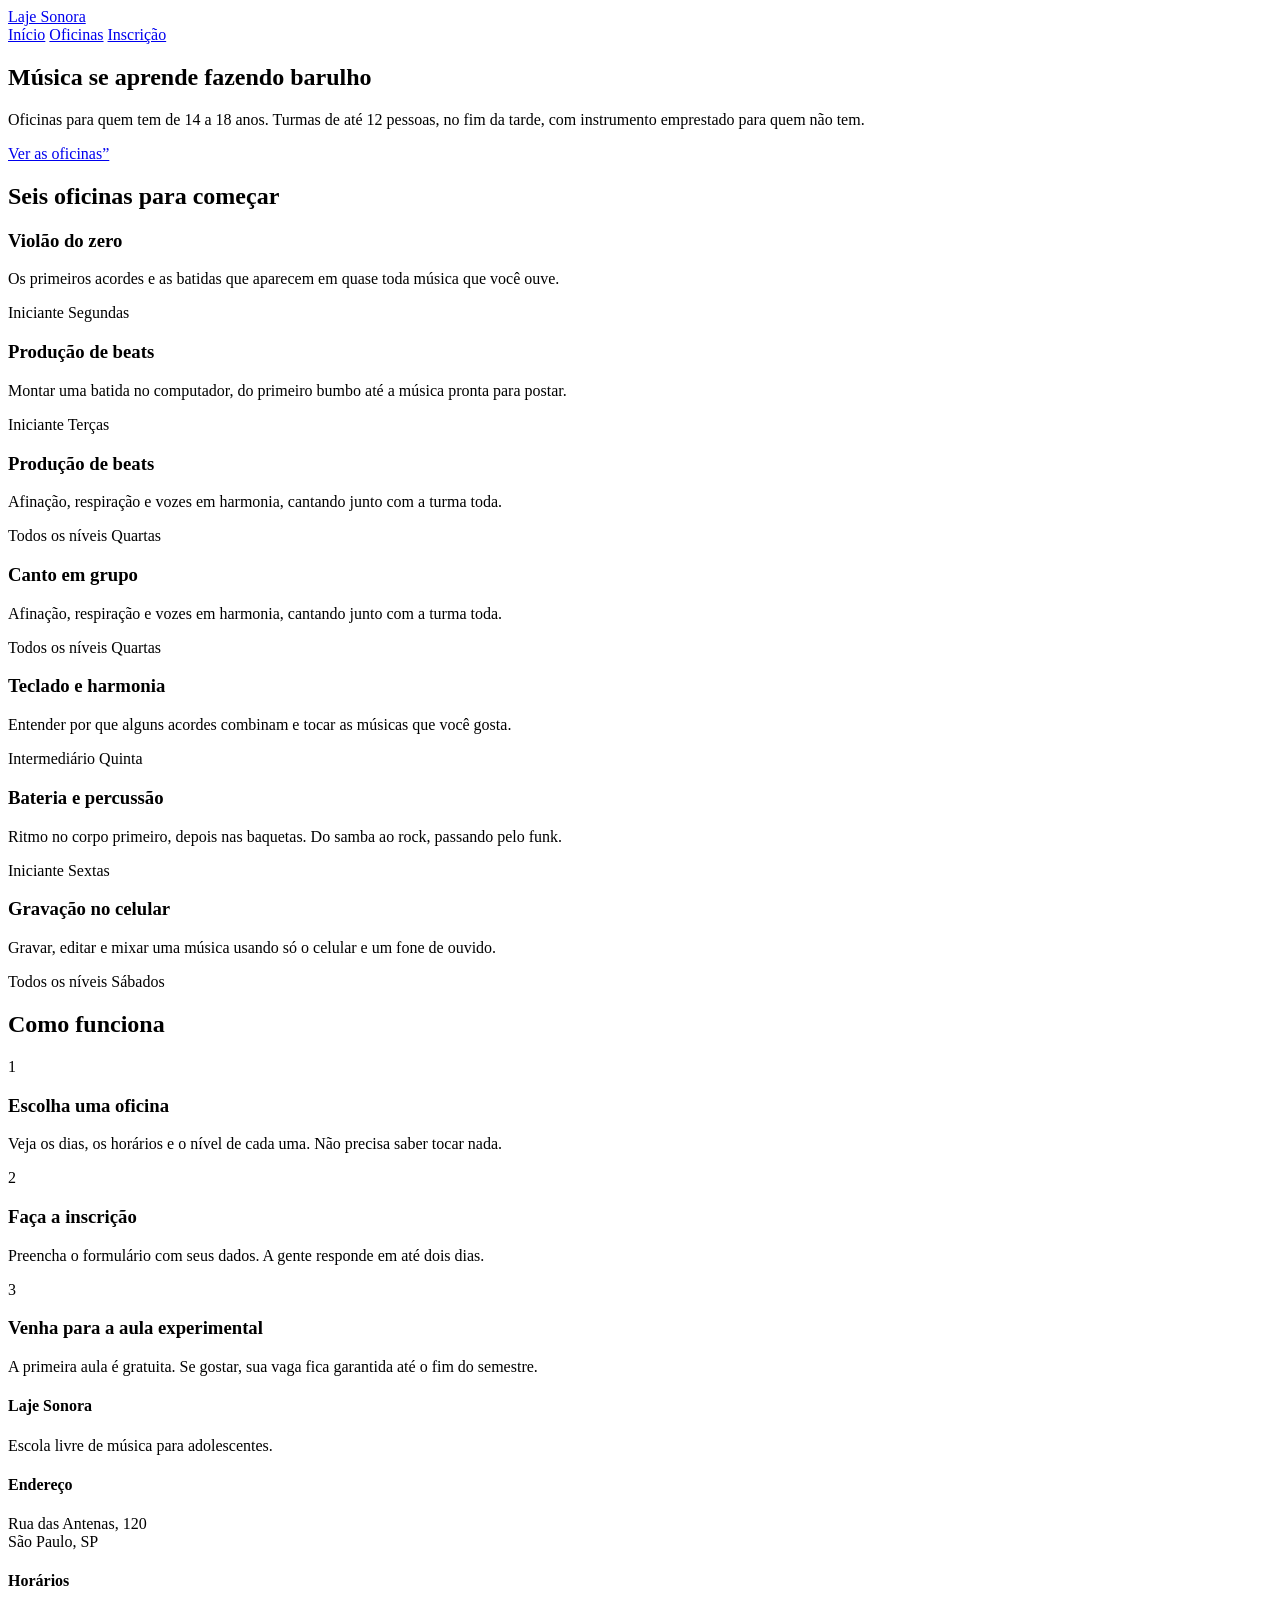
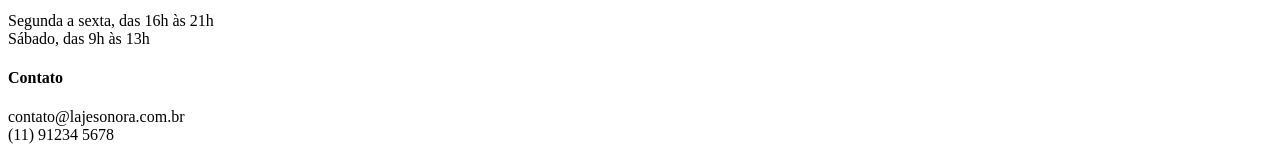
==== index.html @ 6cb5ee5d "Initial commit" ====
<!DOCTYPE html>
<html lang="pt-BR">
<head>
    <meta charset="UTF-8">
    <meta name="viewport" content="width=device-width, initial-scale=1.0">
    <link rel="stylesheet" href="index.css">
    <link rel="preconnect" href="https://fonts.googleapis.com">
<link rel="preconnect" href="https://fonts.gstatic.com" crossorigin>
<link href="https://fonts.googleapis.com/css2?family=Archivo:ital,wght@0,100..900;1,100..900&family=Big+Shoulders:opsz,wght@10..72,100..900&display=swap" rel="stylesheet">
<title>Laje Sonora | Início</title>
</head>
<body>
    <header class="conteudo topo">
        <a class="Laje Sonora" href="./index.html">Laje Sonora</a>
        <nav class="menu">
            <a href="index.html" class="atual">Início</a>
            <a href="oficinas.html">Oficinas</a>
            <a href="inscricao.html">Inscrição</a>
          </nav>
    </header>

    <main>
        <section class="conteudo cartazes">
            <div class="cartaz cartaz-principal">
                <h1>Música se aprende fazendo barulho</h1>
            </div>

            <div class="cartaz cartaz-lateral">
                <p>Oficinas para quem tem de 14 a 18 anos. Turmas de até 12 pessoas, no fim da tarde, com instrumento emprestado para quem não tem.</p>

                <a href="./oficinas.html" class="botao">Ver as oficinas”</a>
            </div>
        </section>

        <section class="conteudo secao">
            <h2 class="titulo-secao">Seis oficinas para começar</h2>

            <div class="cards">
                <article class="card">
                  <div class="foto foto-azul"></div>

                  <div class="card-texto">
                    <h3>Violão do zero</h3>
                    <p>Os primeiros acordes e as batidas que aparecem em quase toda música que você ouve.</p>
                    <div class="card-info">
                        <span>Iniciante</span>
                        <span>Segundas</span>
                    </div>
                  </div>
                </article>

                <article class="card">
                    <div class="foto foto-amarela"></div>
  
                    <div class="card-texto">
                      <h3>Produção de beats</h3>
                      <p>Montar uma batida no computador, do primeiro bumbo até a música pronta para postar.</p>
                      <div class="card-info">
                          <span>Iniciante</span>
                          <span>Terças</span>
                      </div>
                    </div>
                  </article>

                  <article class="card">
                    <div class="foto foto-tinta"></div>
  
                    <div class="card-texto">
                      <h3>Produção de beats</h3>
                      <p>Afinação, respiração e vozes em harmonia, cantando junto com a turma toda.</p>
                      <div class="card-info">
                          <span>Todos os níveis</span>
                          <span>Quartas</span>
                      </div>
                    </div>
                  </article>

                  <article class="card">
                    <div class="foto foto-tinta"></div>
  
                    <div class="card-texto">
                      <h3>Canto em grupo</h3>
                      <p>Afinação, respiração e vozes em harmonia, cantando junto com a turma toda.</p>
                      <div class="card-info">
                          <span>Todos os níveis</span>
                          <span>Quartas</span>
                      </div>
                    </div>
                  </article>

                  <article class="card">
                    <div class="foto"></div>
  
                    <div class="card-texto">
                      <h3>Teclado e harmonia</h3>
                      <p>Entender por que alguns acordes combinam e tocar as músicas que você gosta.</p>
                      <div class="card-info">
                          <span>Intermediário</span>
                          <span>Quinta</span>
                      </div>
                    </div>
                  </article>

                  <article class="card">
                    <div class="foto foto-azul"></div>
  
                    <div class="card-texto">
                      <h3>Bateria e percussão</h3>
                      <p>Ritmo no corpo primeiro, depois nas baquetas. Do samba ao rock, passando pelo funk.</p>
                      <div class="card-info">
                          <span>Iniciante</span>
                          <span>Sextas</span>
                      </div>
                    </div>
                  </article>
                
                  <article class="card">
                    <div class="foto foto-amarela"></div>
  
                    <div class="card-texto">
                      <h3>Gravação no celular</h3>
                      <p>Gravar, editar e mixar uma música usando só o celular e um fone de ouvido.</p>
                      <div class="card-info">
                          <span>Todos os níveis</span>
                          <span>Sábados</span>
                      </div>
                    </div>
                  </article>

            </div>
        </section>

        <section class="conteudo secao">
          <h2 class="titulo-secao">Como funciona</h2>

          <div class="passos">
            <div class="passo">
              <p class="passo numero">1</p>
              <h3>Escolha uma oficina</h3>
              <p>Veja os dias, os horários e o nível de cada uma. Não precisa saber tocar nada.</p>
            </div>
          </div>

          <div class="passo">
            <p class="passo numero">2</p>
            <h3>Faça a inscrição</h3>
            <p>Preencha o formulário com seus dados. A gente responde em até dois dias.</p>
          </div>

          <div class="passo">
            <p class="passo numero">3</p>
            <h3>Venha para a aula experimental</h3>
            <p>A primeira aula é gratuita. Se gostar, sua vaga fica garantida até o fim do semestre.</p>
          </div>
        </section>
    </main>

    <footer class="rodape">
      <div class="conteudo ropade-colunas">
        <div class="rodape-coluna">
          <h4>Laje Sonora</h4>
          <p>Escola livre de música para adolescentes.</p>
        </div>

        <div class="rodape-coluna">
          <h4>Endereço</h4>
          <p>Rua das Antenas, 120 <br> São Paulo, SP</p>
        </div>

        <div class="rodape-coluna">
          <h4>Horários</h4>
          <p>Segunda a sexta, das 16h às 21h <br> Sábado, das 9h às 13h</p>
        </div>

        <div class="rodape-coluna">
          <h4>Contato</h4>
          <p>contato@lajesonora.com.br <br> (11) 91234 5678</p>
        </div>
      </div>
      </div>
    </footer>
</body>
</html>
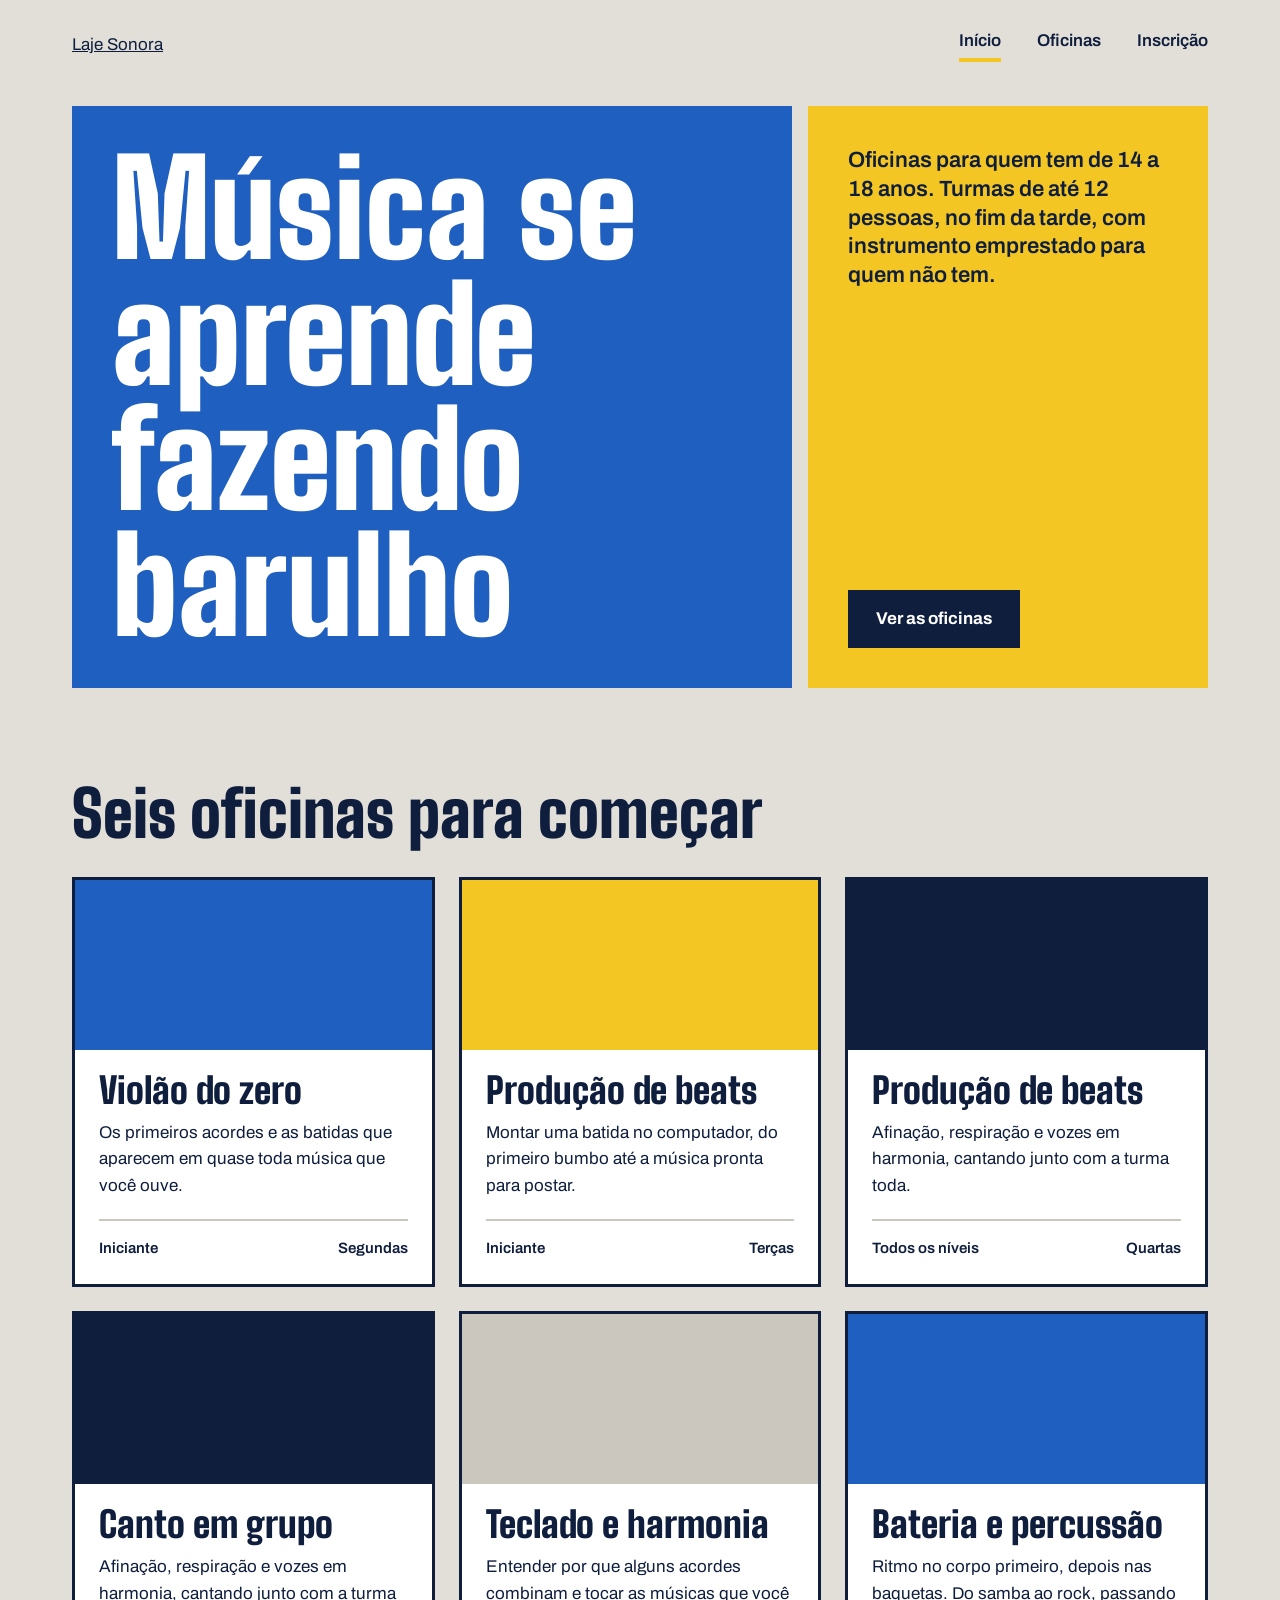
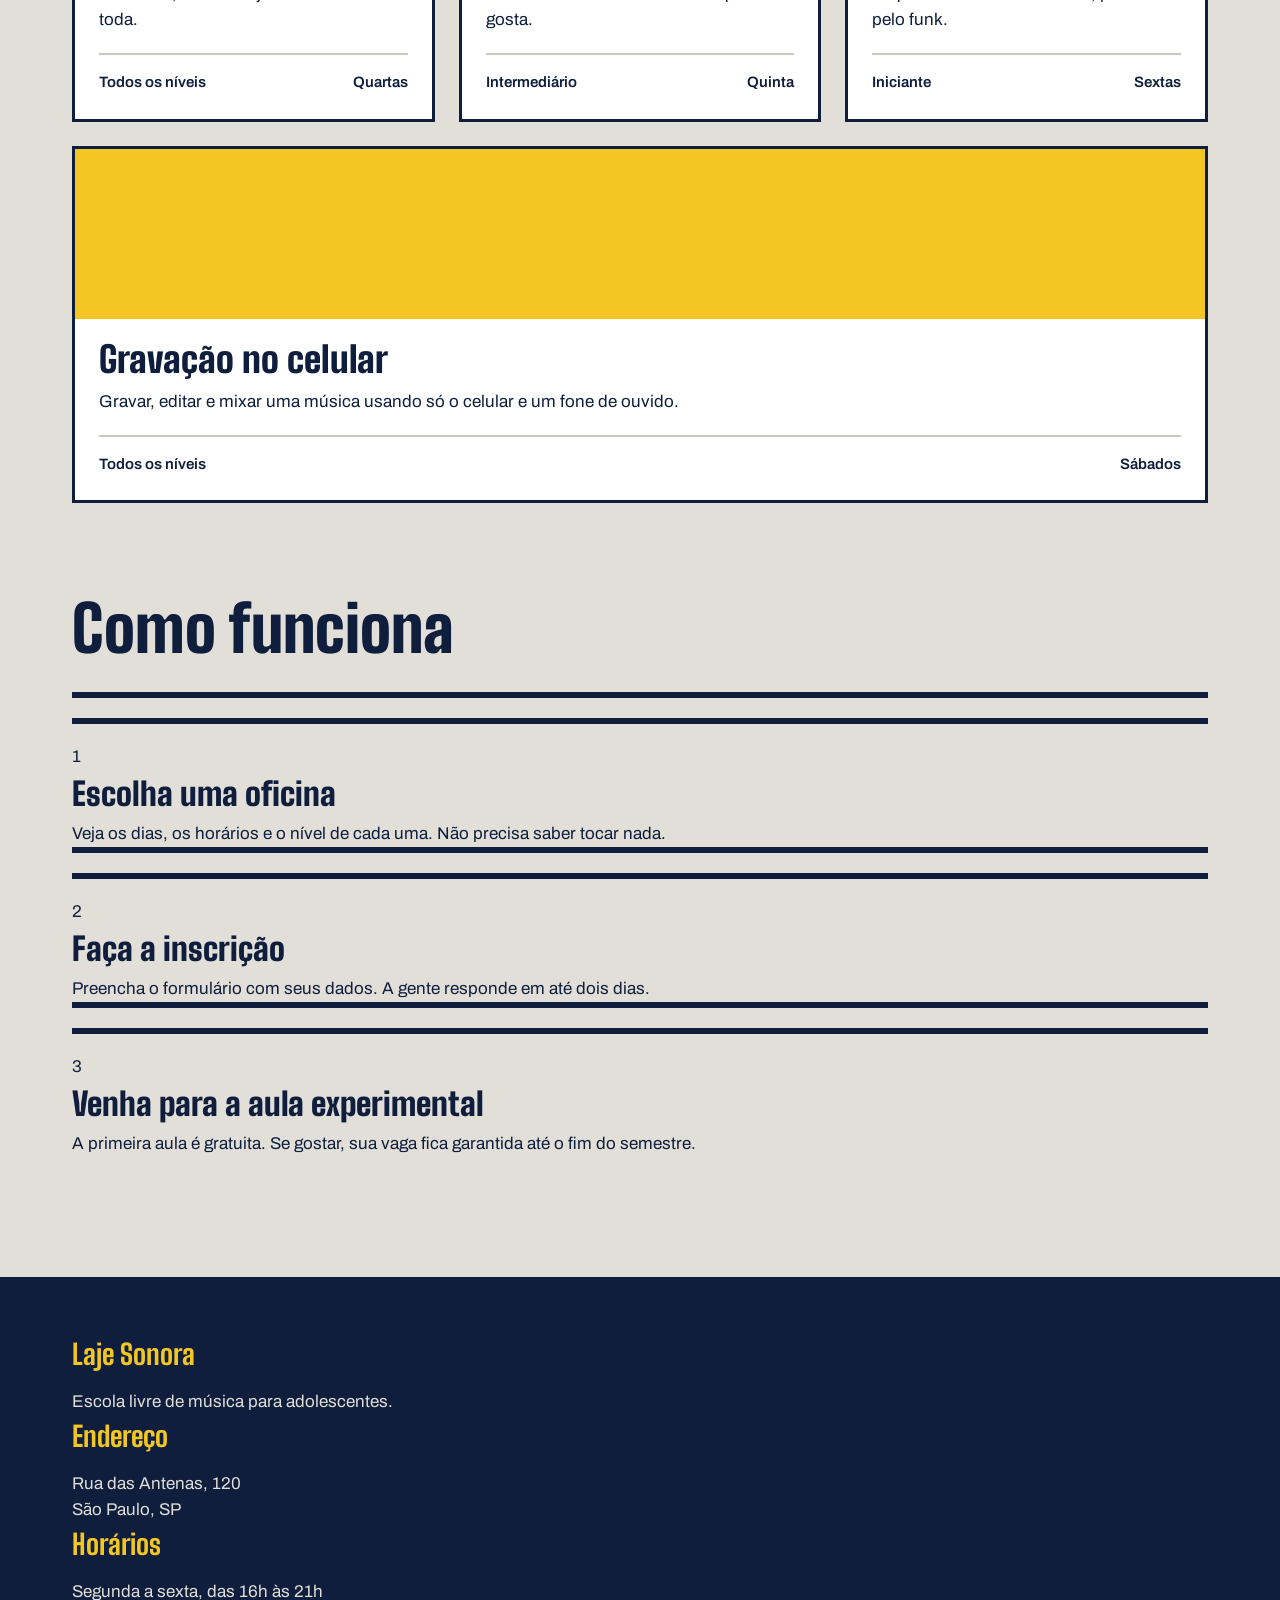
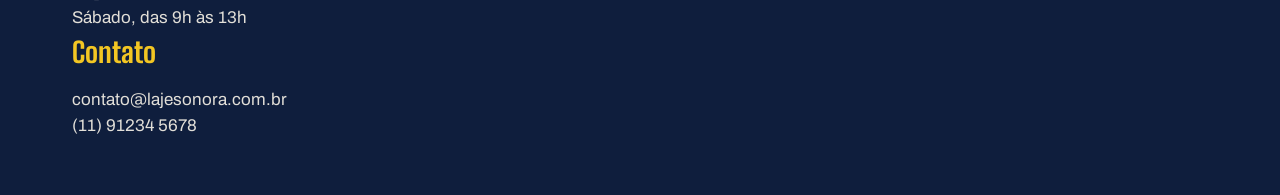
==== commit ef4fc078: "HTML da página de oficinas" ====
--- a/index.html
+++ b/index.html
@@ -28,7 +28,7 @@
             <div class="cartaz cartaz-lateral">
                 <p>Oficinas para quem tem de 14 a 18 anos. Turmas de até 12 pessoas, no fim da tarde, com instrumento emprestado para quem não tem.</p>
 
-                <a href="./oficinas.html" class="botao">Ver as oficinas”</a>
+                <a href="./oficinas.html" class="botao">Ver as oficinas</a>
             </div>
         </section>
 
--- a/index.css
+++ b/index.css
@@ -0,0 +1,237 @@
+* {
+    margin: 0;
+    padding: 0;
+    box-sizing: border-box;
+}
+
+:root {
+    --concreto: #E2DFD8;
+    --concreto-escuro: #CBC7BE;
+    --tinta: #0F1E3D;
+    --caixa-dagua: #1F5FBF;
+    --fita: #F3C623;
+    --branco: #FFFFFF;
+
+    --fonte-cartaz: "Big Shoulders", "Arial Narrow", sans-serif;
+    --fonte-texto: "Archivo", Arial, sans-serif;
+}
+
+body {
+    background-color: var(--concreto);
+    color: var(--tinta);
+    font-family: var(--fonte-texto);
+    font-size: 17px;
+    line-height: 1.55;
+    }
+
+a {
+    color: inherit;
+}
+
+h1, h2, h3 {
+    font-family: var(--fonte-cartaz);
+    font-weight: 900;
+    line-height: 0.95;
+}
+
+.conteudo {
+    max-width: 1200px;
+    margin-inline: auto;
+    padding-inline: 32px;
+}
+
+.topo {
+    padding-block: 28px;
+    display: flex;
+    justify-content: space-between;
+    align-items: center;
+    padding-block: 28px;
+}
+
+.logo {
+    font-family: var(--fonte-cartaz) ;
+    font-size: 34px;
+    font-weight: 900;
+    text-decoration: none;
+}
+
+.menu {
+    display: flex;
+    gap: 36px;
+}
+
+.menu a {
+    font-weight: 600;
+    text-decoration: none;
+    padding-bottom: 4px;
+    border-bottom: 4px solid transparent;
+}
+
+.menu a:hover {
+    border-bottom-color: var(--tinta);
+}
+
+.menu a.atual {
+    border-bottom-color: var(--fita);
+}
+
+.cartazes {
+    margin-top: 16px;
+    display: flex;
+    gap: 16px;
+}
+
+.cartaz {
+    padding: 40px;
+}
+
+.cartaz-principal {
+    background-color: var(--caixa-dagua);
+    color: white;
+    flex: 2;
+}
+
+.cartaz-principal h1 {
+    font-size: 132px;
+    max-width: 9ch;
+}
+
+.cartaz-lateral {
+    background-color: var(--fita);
+    flex: 1;
+    display: flex;
+    flex-direction: column;
+    justify-content: space-between;
+    gap: 32px;
+    align-items: flex-start;
+}
+
+.cartaz-lateral p {
+    font-size: 22px;
+    font-weight: 600;
+    line-height: 1.3;
+}
+
+.botao {
+    background-color: var(--tinta);
+    color: white;
+    font-weight: 700;
+    text-decoration: none;
+    padding: 16px 28px;
+    border: none;
+    font-family: var(--fonte-texto);
+    font-size: 17px;
+    cursor: pointer;
+}
+
+.botao:hover {
+    background-color: var(--caixa-dagua);
+}
+
+.secao {
+    margin-top: 96px;
+}
+
+.titulo-secao {
+    font-size: 64px;
+    margin-bottom: 32px;
+}
+
+.cards {
+    display: flex;
+    flex-wrap: wrap;
+    gap: 24px;
+}
+
+.card {
+    background-color: white;
+    border: 3px solid var(--tinta);
+    flex: 1 1 340px;
+}
+
+.card .foto {
+    height: 170px;
+}
+
+.foto {
+    background-color: var(--concreto-escuro);
+}
+
+.foto-azul {
+    background-color: var(--caixa-dagua);
+}
+
+.foto-amarela {
+    background-color: var(--fita);
+}
+
+.foto-tinta {
+    background-color: var(--tinta);
+}
+
+.card-texto {
+    padding: 24px;
+}
+
+.card h3 {
+    font-size: 36px;
+    margin-bottom: 12px;
+}
+
+.card-info {
+    margin-top: 20px;
+    padding-top: 16px;
+    border-top: 2px solid var(--concreto-escuro);
+    font-weight: 600;
+    font-size: 15px;
+    display: flex;
+    justify-content: space-between;
+}
+
+.passos {
+    display: flex;
+    gap: 24px;
+}
+
+.passo {
+    flex: 1;
+    border-top: 6px solid var(--tinta);
+    padding-top: 20px;
+}
+
+.passo-numero {
+    font-family: var(--fonte-cartaz);
+    font-size: 96px;
+    font-weight: 900;
+    line-height: 1;
+    color: var(--caixa-dagua);
+}
+
+.passo h3 {
+    font-size: 32px;
+    margin-block: 8px 12px;
+}
+
+.rodape {
+    margin-top: 120px;
+    background-color: var(--tinta);
+    color: var(--concreto);
+    padding-block: 56px;
+}
+
+.rodape-colunas {
+    display: flex;
+    gap: 40px;
+}
+
+.rodape-coluna {
+    flex: 1;
+}
+
+.rodape h4 {
+    font-family: var(--fonte-cartaz);
+    font-size: 28px;
+    color: var(--fita);
+    margin-bottom: 12px;
+}
+
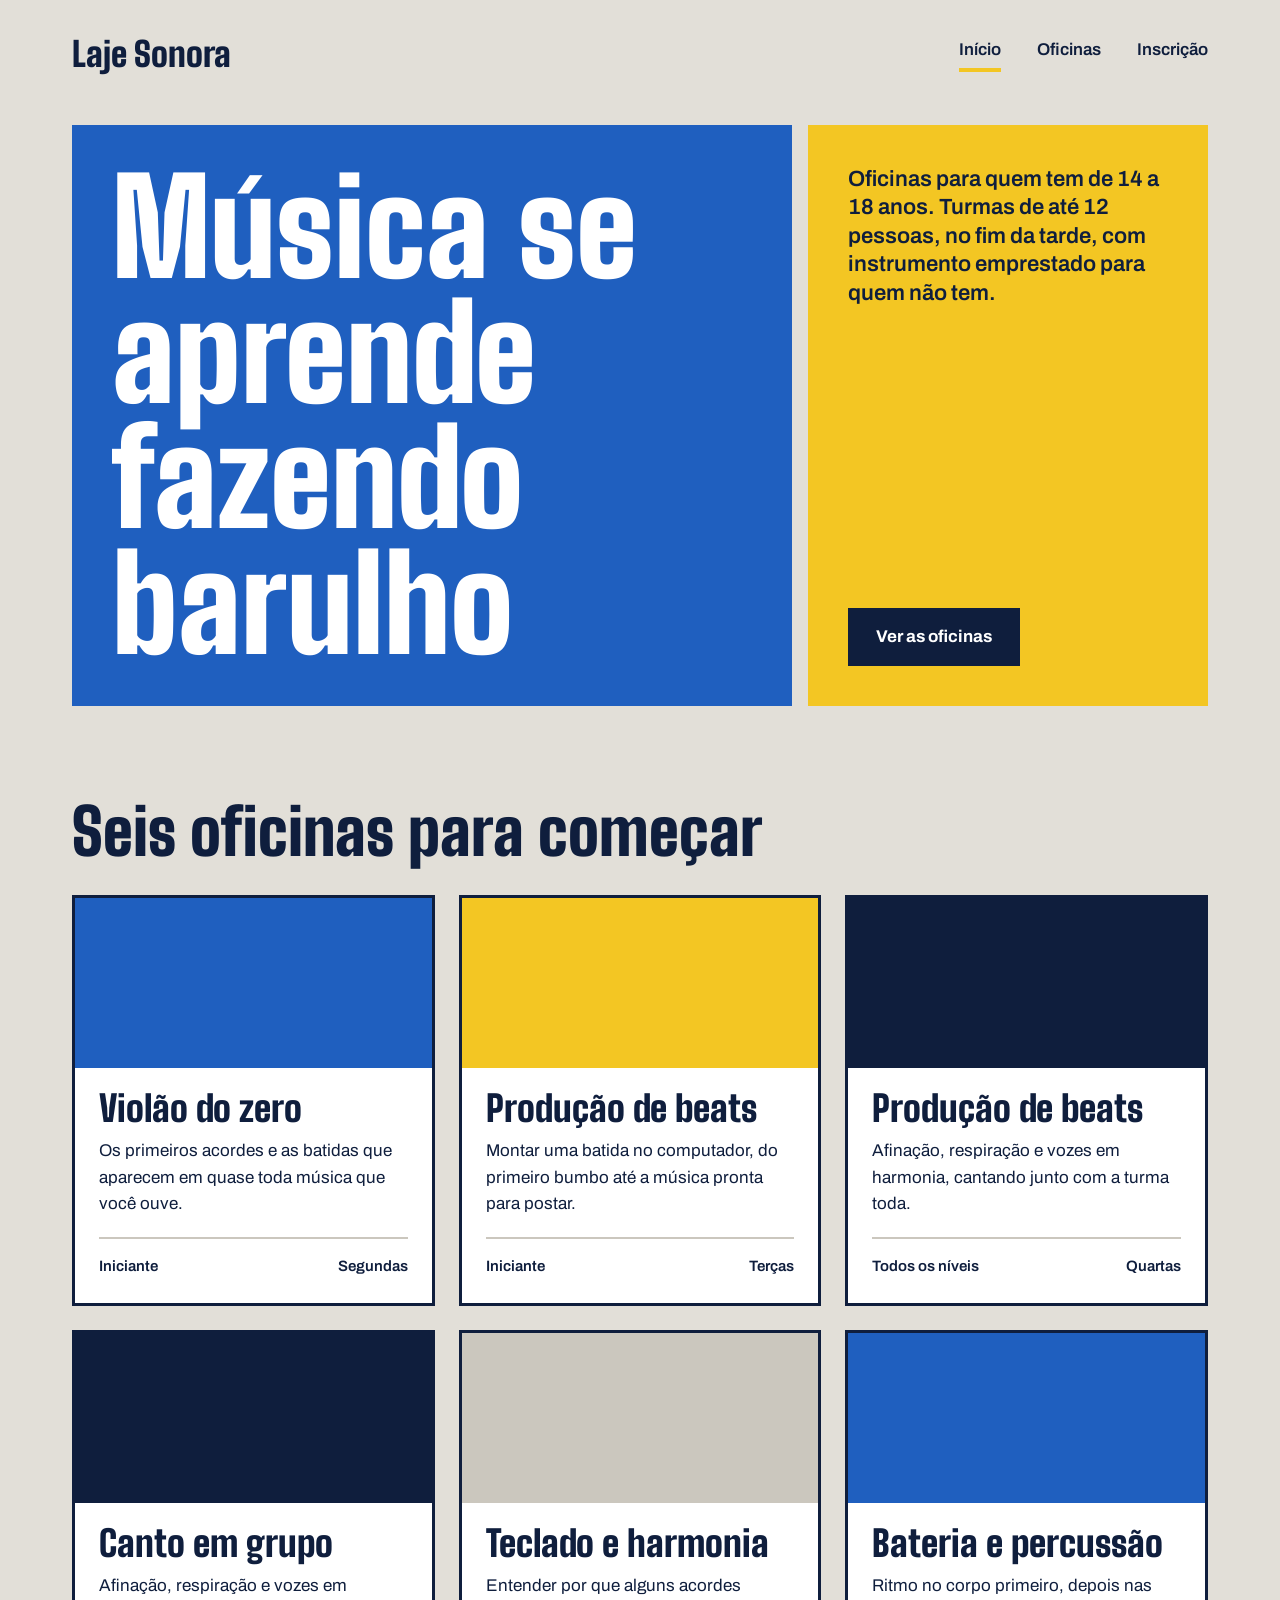
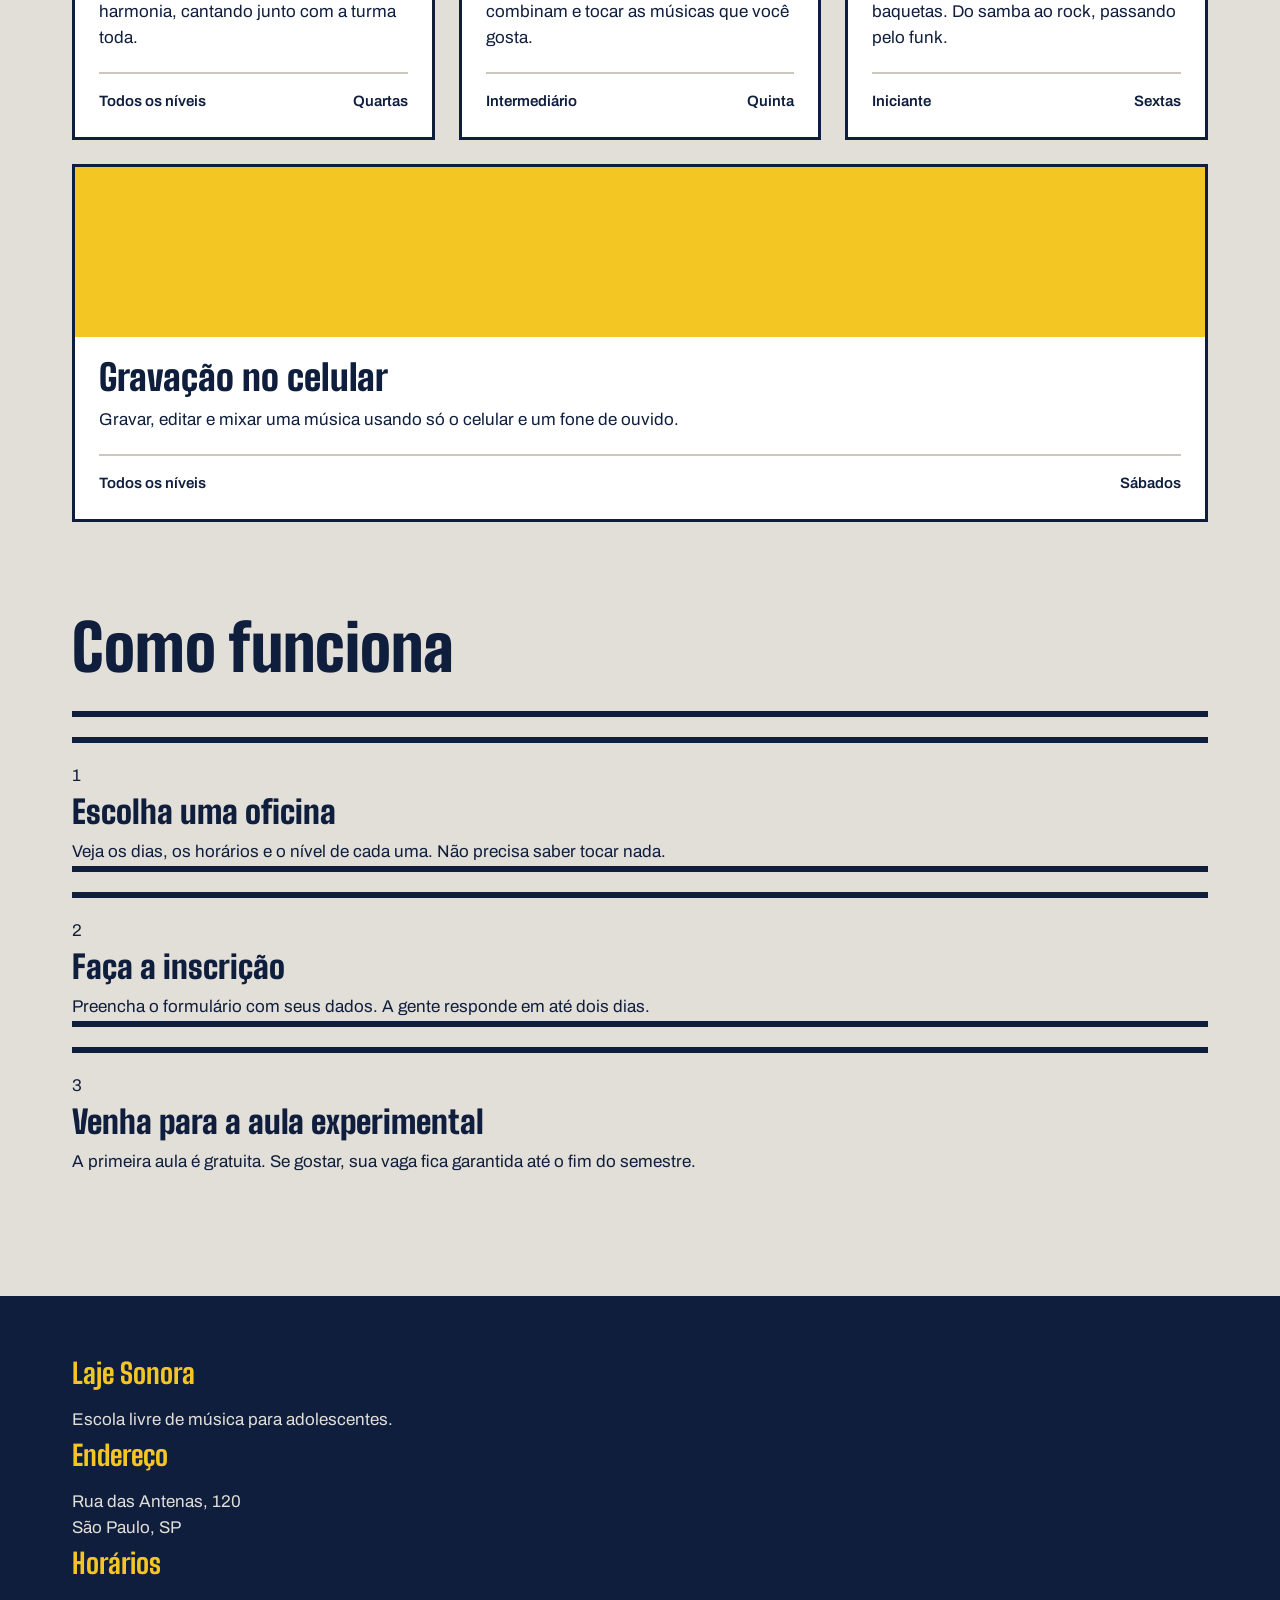
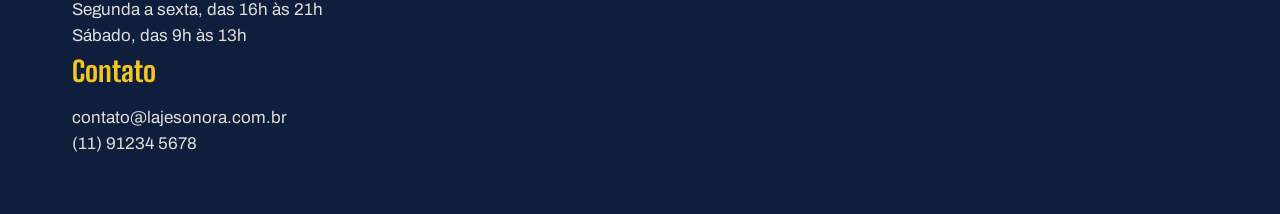
==== commit 66d65729: "Página de oficinas pronta" ====
--- a/index.html
+++ b/index.html
@@ -11,7 +11,7 @@
 </head>
 <body>
     <header class="conteudo topo">
-        <a class="Laje Sonora" href="./index.html">Laje Sonora</a>
+        <a class="logo" href="./index.html">Laje Sonora</a>
         <nav class="menu">
             <a href="index.html" class="atual">Início</a>
             <a href="oficinas.html">Oficinas</a>
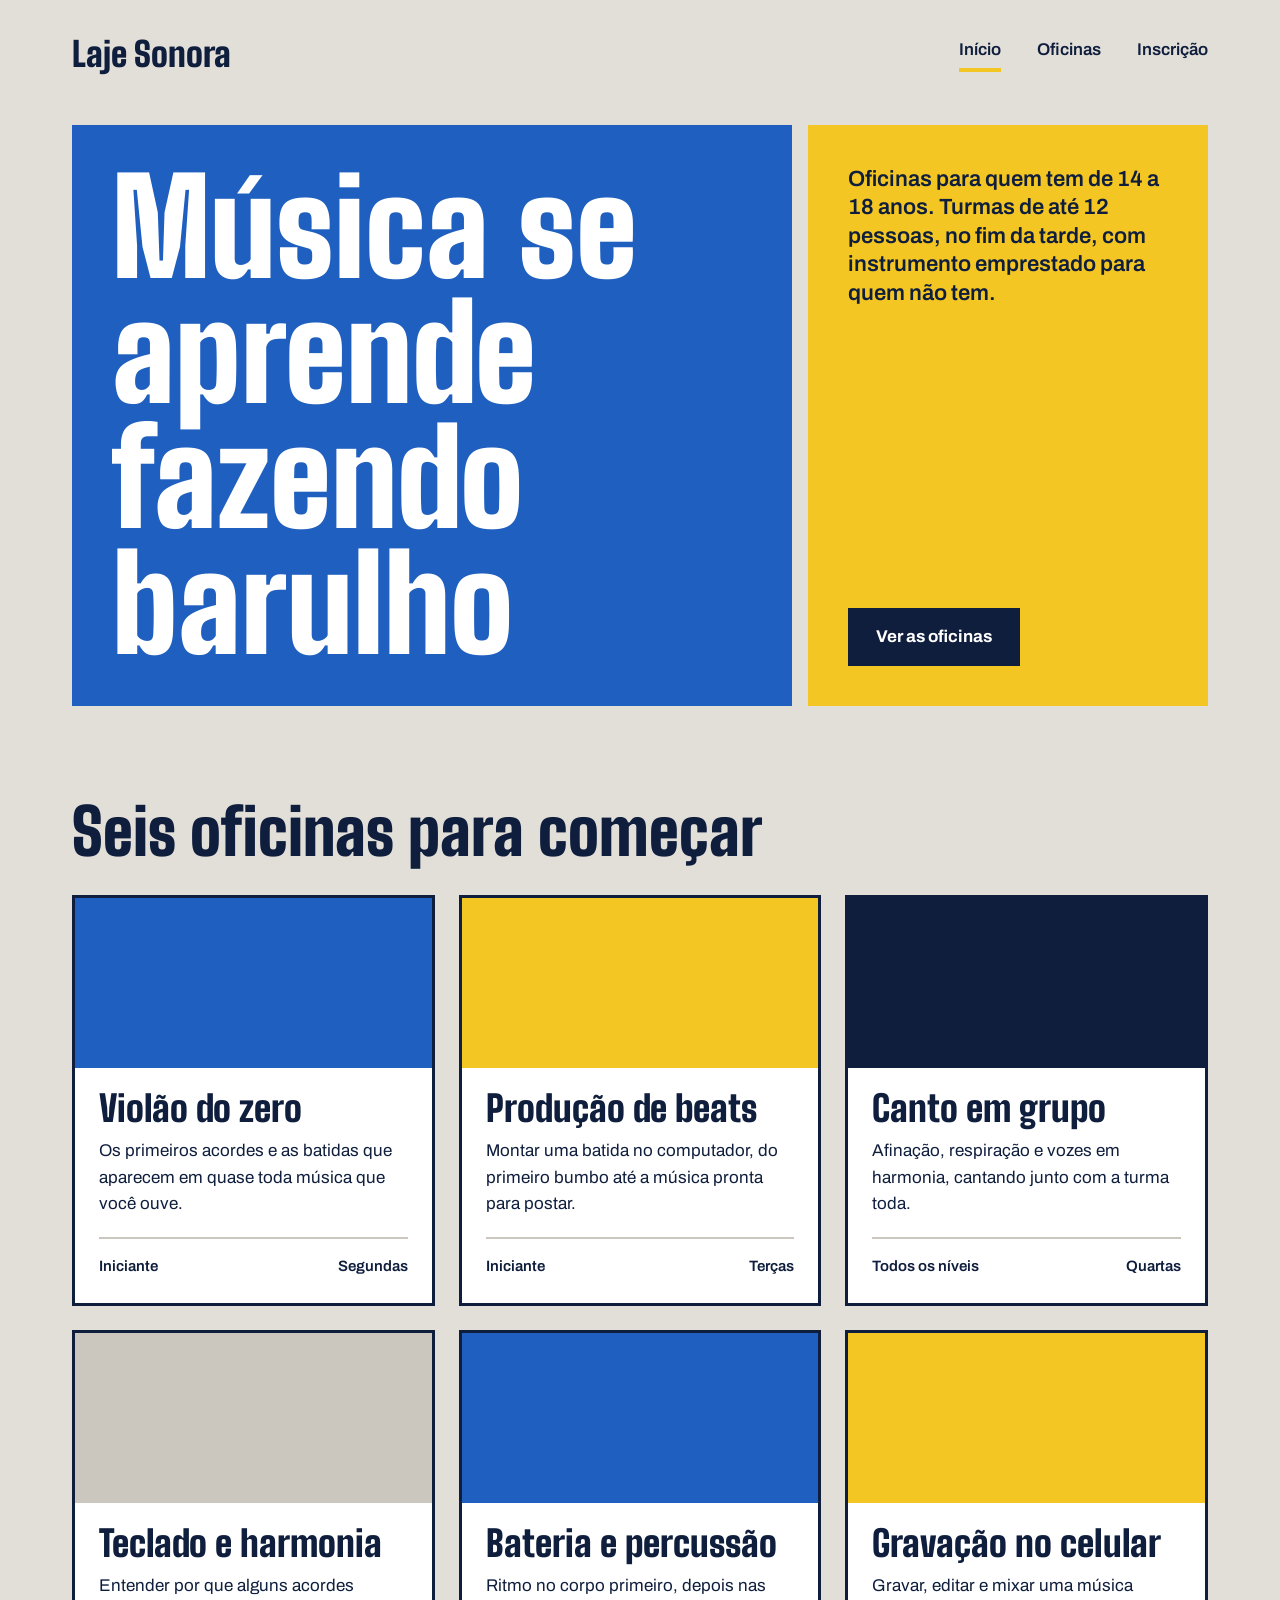
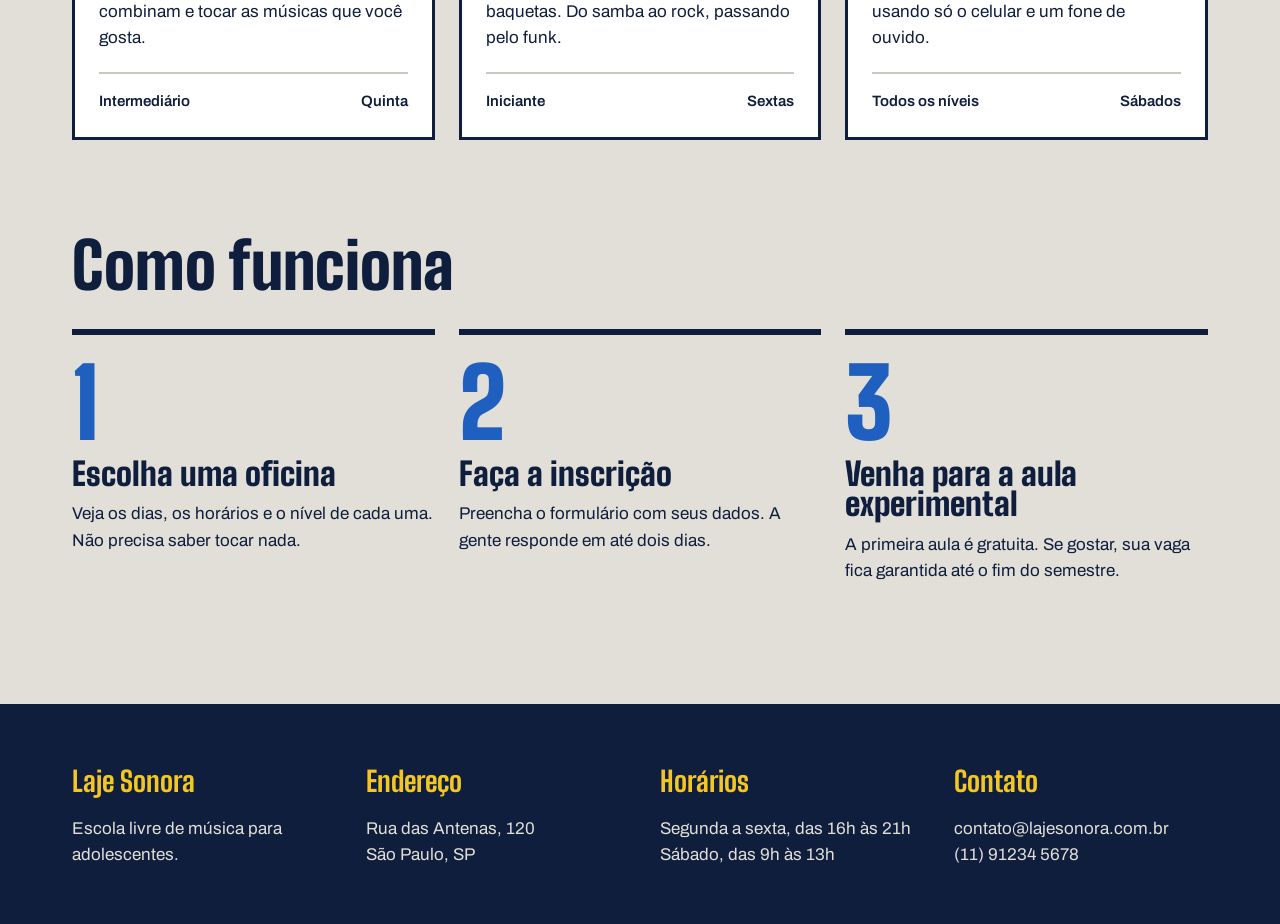
==== commit 0760c8c4: "Formulário de inscrição" ====
--- a/index.html
+++ b/index.html
@@ -1,183 +1,224 @@
+
 <!DOCTYPE html>
 <html lang="pt-BR">
+
 <head>
     <meta charset="UTF-8">
     <meta name="viewport" content="width=device-width, initial-scale=1.0">
+
     <link rel="stylesheet" href="index.css">
+
     <link rel="preconnect" href="https://fonts.googleapis.com">
-<link rel="preconnect" href="https://fonts.gstatic.com" crossorigin>
-<link href="https://fonts.googleapis.com/css2?family=Archivo:ital,wght@0,100..900;1,100..900&family=Big+Shoulders:opsz,wght@10..72,100..900&display=swap" rel="stylesheet">
-<title>Laje Sonora | Início</title>
+    <link rel="preconnect" href="https://fonts.gstatic.com" crossorigin>
+
+    <link href="https://fonts.googleapis.com/css2?family=Archivo:ital,wght@0,100..900;1,100..900&family=Big+Shoulders:opsz,wght@10..72,100..900&display=swap" rel="stylesheet">
+
+    <title>Laje Sonora | Início</title>
 </head>
+
 <body>
+
     <header class="conteudo topo">
+
         <a class="logo" href="./index.html">Laje Sonora</a>
+
         <nav class="menu">
             <a href="index.html" class="atual">Início</a>
             <a href="oficinas.html">Oficinas</a>
             <a href="inscricao.html">Inscrição</a>
-          </nav>
+        </nav>
+
     </header>
 
     <main>
+
         <section class="conteudo cartazes">
+
             <div class="cartaz cartaz-principal">
                 <h1>Música se aprende fazendo barulho</h1>
             </div>
 
             <div class="cartaz cartaz-lateral">
+
                 <p>Oficinas para quem tem de 14 a 18 anos. Turmas de até 12 pessoas, no fim da tarde, com instrumento emprestado para quem não tem.</p>
 
                 <a href="./oficinas.html" class="botao">Ver as oficinas</a>
-            </div>
+
+            </div>
+
         </section>
 
+
         <section class="conteudo secao">
+
             <h2 class="titulo-secao">Seis oficinas para começar</h2>
 
             <div class="cards">
-                <article class="card">
-                  <div class="foto foto-azul"></div>
-
-                  <div class="card-texto">
-                    <h3>Violão do zero</h3>
-                    <p>Os primeiros acordes e as batidas que aparecem em quase toda música que você ouve.</p>
-                    <div class="card-info">
-                        <span>Iniciante</span>
-                        <span>Segundas</span>
-                    </div>
-                  </div>
-                </article>
+
+                <article class="card">
+                    <div class="foto foto-azul"></div>
+
+                    <div class="card-texto">
+                        <h3>Violão do zero</h3>
+                        <p>Os primeiros acordes e as batidas que aparecem em quase toda música que você ouve.</p>
+
+                        <div class="card-info">
+                            <span>Iniciante</span>
+                            <span>Segundas</span>
+                        </div>
+                    </div>
+                </article>
+
 
                 <article class="card">
                     <div class="foto foto-amarela"></div>
-  
-                    <div class="card-texto">
-                      <h3>Produção de beats</h3>
-                      <p>Montar uma batida no computador, do primeiro bumbo até a música pronta para postar.</p>
-                      <div class="card-info">
-                          <span>Iniciante</span>
-                          <span>Terças</span>
-                      </div>
-                    </div>
-                  </article>
-
-                  <article class="card">
+
+                    <div class="card-texto">
+                        <h3>Produção de beats</h3>
+                        <p>Montar uma batida no computador, do primeiro bumbo até a música pronta para postar.</p>
+
+                        <div class="card-info">
+                            <span>Iniciante</span>
+                            <span>Terças</span>
+                        </div>
+                    </div>
+                </article>
+
+
+                <article class="card">
                     <div class="foto foto-tinta"></div>
-  
-                    <div class="card-texto">
-                      <h3>Produção de beats</h3>
-                      <p>Afinação, respiração e vozes em harmonia, cantando junto com a turma toda.</p>
-                      <div class="card-info">
-                          <span>Todos os níveis</span>
-                          <span>Quartas</span>
-                      </div>
-                    </div>
-                  </article>
-
-                  <article class="card">
-                    <div class="foto foto-tinta"></div>
-  
-                    <div class="card-texto">
-                      <h3>Canto em grupo</h3>
-                      <p>Afinação, respiração e vozes em harmonia, cantando junto com a turma toda.</p>
-                      <div class="card-info">
-                          <span>Todos os níveis</span>
-                          <span>Quartas</span>
-                      </div>
-                    </div>
-                  </article>
-
-                  <article class="card">
+
+                    <div class="card-texto">
+                        <h3>Canto em grupo</h3>
+                        <p>Afinação, respiração e vozes em harmonia, cantando junto com a turma toda.</p>
+
+                        <div class="card-info">
+                            <span>Todos os níveis</span>
+                            <span>Quartas</span>
+                        </div>
+                    </div>
+                </article>
+
+
+                <article class="card">
                     <div class="foto"></div>
-  
-                    <div class="card-texto">
-                      <h3>Teclado e harmonia</h3>
-                      <p>Entender por que alguns acordes combinam e tocar as músicas que você gosta.</p>
-                      <div class="card-info">
-                          <span>Intermediário</span>
-                          <span>Quinta</span>
-                      </div>
-                    </div>
-                  </article>
-
-                  <article class="card">
+
+                    <div class="card-texto">
+                        <h3>Teclado e harmonia</h3>
+                        <p>Entender por que alguns acordes combinam e tocar as músicas que você gosta.</p>
+
+                        <div class="card-info">
+                            <span>Intermediário</span>
+                            <span>Quinta</span>
+                        </div>
+                    </div>
+                </article>
+
+
+                <article class="card">
                     <div class="foto foto-azul"></div>
-  
-                    <div class="card-texto">
-                      <h3>Bateria e percussão</h3>
-                      <p>Ritmo no corpo primeiro, depois nas baquetas. Do samba ao rock, passando pelo funk.</p>
-                      <div class="card-info">
-                          <span>Iniciante</span>
-                          <span>Sextas</span>
-                      </div>
-                    </div>
-                  </article>
-                
-                  <article class="card">
+
+                    <div class="card-texto">
+                        <h3>Bateria e percussão</h3>
+                        <p>Ritmo no corpo primeiro, depois nas baquetas. Do samba ao rock, passando pelo funk.</p>
+
+                        <div class="card-info">
+                            <span>Iniciante</span>
+                            <span>Sextas</span>
+                        </div>
+                    </div>
+                </article>
+
+
+                <article class="card">
                     <div class="foto foto-amarela"></div>
-  
-                    <div class="card-texto">
-                      <h3>Gravação no celular</h3>
-                      <p>Gravar, editar e mixar uma música usando só o celular e um fone de ouvido.</p>
-                      <div class="card-info">
-                          <span>Todos os níveis</span>
-                          <span>Sábados</span>
-                      </div>
-                    </div>
-                  </article>
-
-            </div>
+
+                    <div class="card-texto">
+                        <h3>Gravação no celular</h3>
+                        <p>Gravar, editar e mixar uma música usando só o celular e um fone de ouvido.</p>
+
+                        <div class="card-info">
+                            <span>Todos os níveis</span>
+                            <span>Sábados</span>
+                        </div>
+                    </div>
+                </article>
+
+            </div>
+
         </section>
 
         <section class="conteudo secao">
-          <h2 class="titulo-secao">Como funciona</h2>
-
-          <div class="passos">
-            <div class="passo">
-              <p class="passo numero">1</p>
-              <h3>Escolha uma oficina</h3>
-              <p>Veja os dias, os horários e o nível de cada uma. Não precisa saber tocar nada.</p>
-            </div>
-          </div>
-
-          <div class="passo">
-            <p class="passo numero">2</p>
-            <h3>Faça a inscrição</h3>
-            <p>Preencha o formulário com seus dados. A gente responde em até dois dias.</p>
-          </div>
-
-          <div class="passo">
-            <p class="passo numero">3</p>
-            <h3>Venha para a aula experimental</h3>
-            <p>A primeira aula é gratuita. Se gostar, sua vaga fica garantida até o fim do semestre.</p>
-          </div>
+
+            <h2 class="titulo-secao">Como funciona</h2>
+
+            <div class="passos">
+
+                <div class="passo">
+
+                    <div class="passo-numero">1</div>
+
+                    <h3>Escolha uma oficina</h3>
+
+                    <p>Veja os dias, os horários e o nível de cada uma. Não precisa saber tocar nada.</p>
+
+                </div>
+
+
+                <div class="passo">
+
+                    <div class="passo-numero">2</div>
+
+                    <h3>Faça a inscrição</h3>
+
+                    <p>Preencha o formulário com seus dados. A gente responde em até dois dias.</p>
+
+                </div>
+
+
+                <div class="passo">
+
+                    <div class="passo-numero">3</div>
+
+                    <h3>Venha para a aula experimental</h3>
+
+                    <p>A primeira aula é gratuita. Se gostar, sua vaga fica garantida até o fim do semestre.</p>
+
+                </div>
+
+            </div>
+
         </section>
+
     </main>
 
     <footer class="rodape">
-      <div class="conteudo ropade-colunas">
-        <div class="rodape-coluna">
-          <h4>Laje Sonora</h4>
-          <p>Escola livre de música para adolescentes.</p>
+
+        <div class="conteudo rodape-colunas">
+
+            <div class="rodape-coluna">
+                <h4>Laje Sonora</h4>
+                <p>Escola livre de música para adolescentes.</p>
+            </div>
+
+            <div class="rodape-coluna">
+                <h4>Endereço</h4>
+                <p>Rua das Antenas, 120 <br> São Paulo, SP</p>
+            </div>
+
+            <div class="rodape-coluna">
+                <h4>Horários</h4>
+                <p>Segunda a sexta, das 16h às 21h <br> Sábado, das 9h às 13h</p>
+            </div>
+
+            <div class="rodape-coluna">
+                <h4>Contato</h4>
+                <p>contato@lajesonora.com.br <br> (11) 91234 5678</p>
+            </div>
+
         </div>
 
-        <div class="rodape-coluna">
-          <h4>Endereço</h4>
-          <p>Rua das Antenas, 120 <br> São Paulo, SP</p>
-        </div>
-
-        <div class="rodape-coluna">
-          <h4>Horários</h4>
-          <p>Segunda a sexta, das 16h às 21h <br> Sábado, das 9h às 13h</p>
-        </div>
-
-        <div class="rodape-coluna">
-          <h4>Contato</h4>
-          <p>contato@lajesonora.com.br <br> (11) 91234 5678</p>
-        </div>
-      </div>
-      </div>
     </footer>
+
 </body>
-</html>+</html>
--- a/index.css
+++ b/index.css
@@ -45,7 +45,6 @@
     display: flex;
     justify-content: space-between;
     align-items: center;
-    padding-block: 28px;
 }
 
 .logo {
